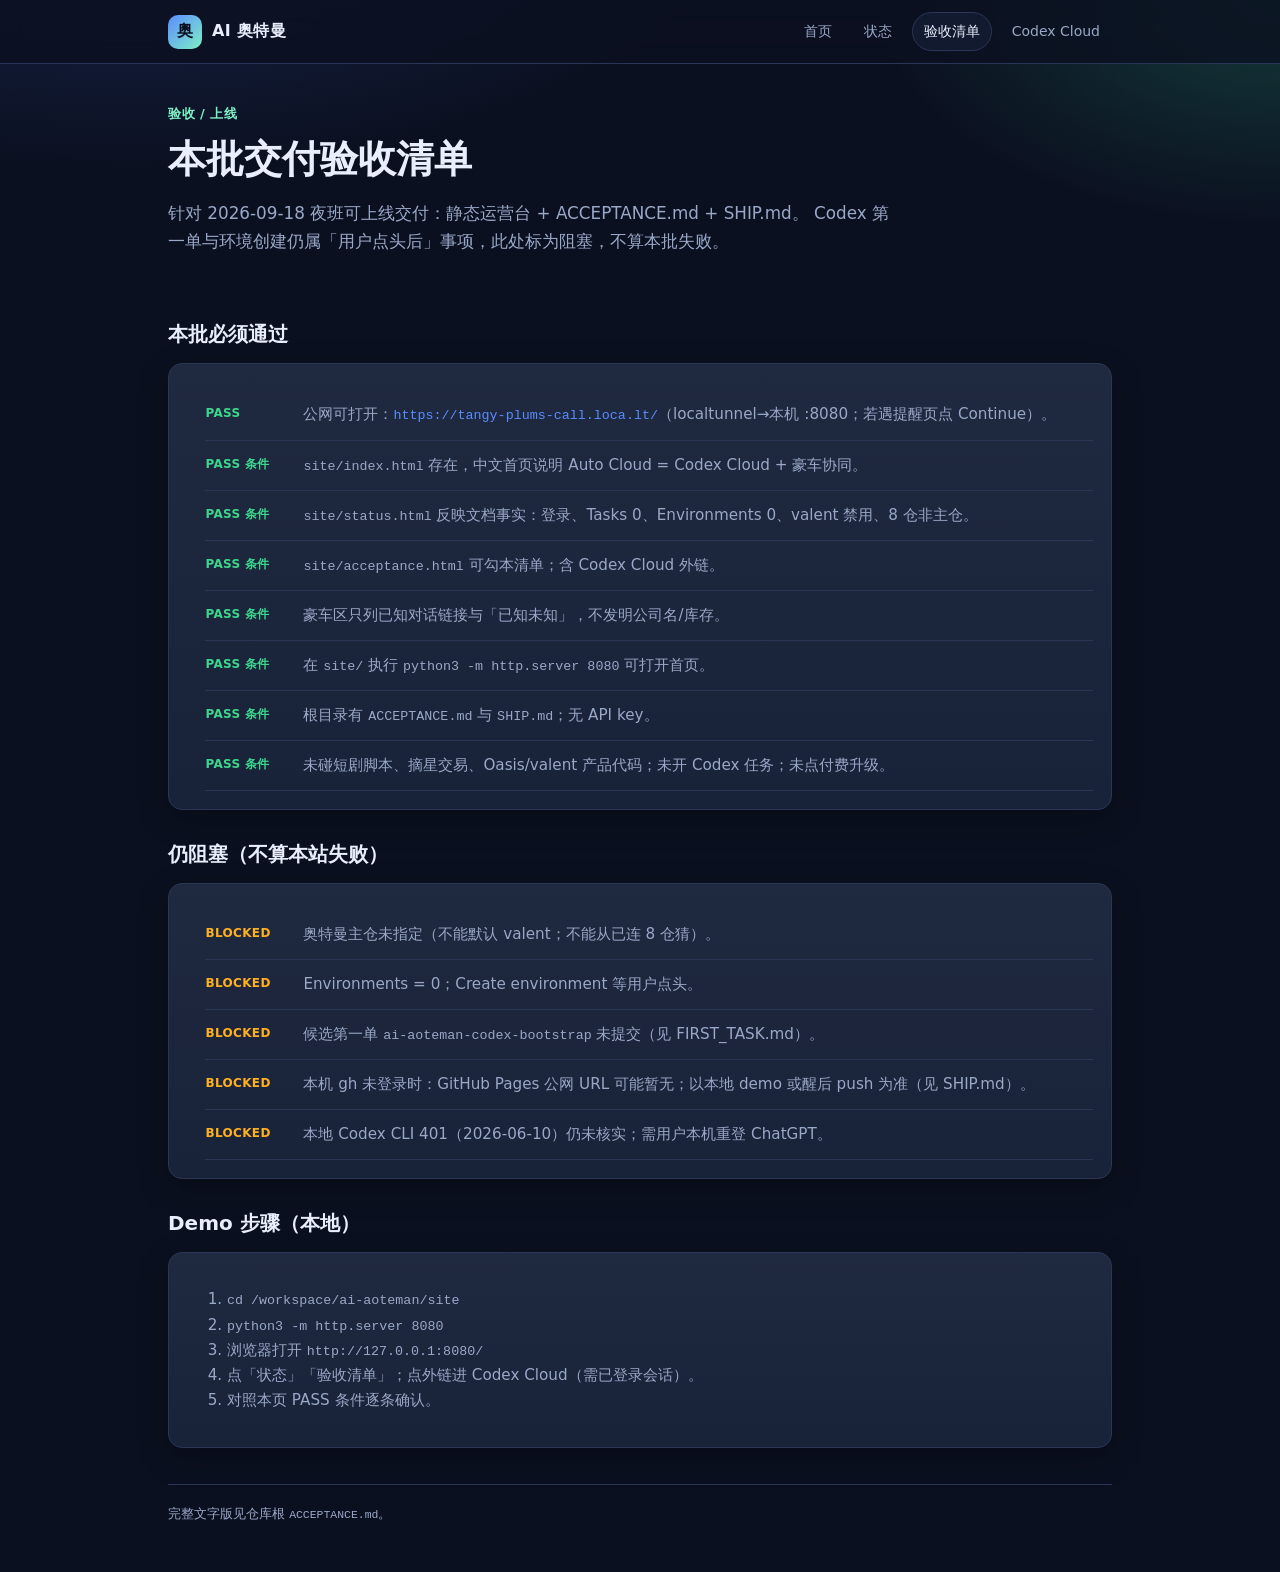
==== accept.html @ c7c7dabc "ship ai-aoteman ops console to Pages" ====
<!DOCTYPE html>
<html lang="zh-CN">
<head>
  <meta charset="utf-8" />
  <meta name="viewport" content="width=device-width, initial-scale=1" />
  <title>验收清单 · AI 奥特曼</title>
  <link rel="stylesheet" href="styles.css" />
</head>
<body>
  <header class="top">
    <nav class="nav">
      <a class="brand" href="index.html"><span class="logo">奥</span>AI 奥特曼</a>
      <div class="navlinks">
        <a href="index.html">首页</a>
        <a href="status.html">状态</a>
        <a class="active" href="acceptance.html">验收清单</a>
        <a href="https://chatgpt.com/codex/cloud" rel="noopener" target="_blank">Codex Cloud</a>
      </div>
    </nav>
  </header>

  <main class="wrap">
    <section class="hero">
      <div class="eyebrow">验收 / 上线</div>
      <h1>本批交付验收清单</h1>
      <p class="lead">
        针对 2026-09-18 夜班可上线交付：静态运营台 + ACCEPTANCE.md + SHIP.md。
        Codex 第一单与环境创建仍属「用户点头后」事项，此处标为阻塞，不算本批失败。
      </p>
    </section>

    <section class="section">
      <h2>本批必须通过</h2>
      <div class="card">
        <ul class="check">
          <li>
            <span class="mark" style="color:var(--pass)">PASS</span>
            <span>公网可打开：<a href="https://tangy-plums-call.loca.lt/" rel="noopener" target="_blank"><span class="mono">https://tangy-plums-call.loca.lt/</span></a>（localtunnel→本机 :8080；若遇提醒页点 Continue）。</span>
          </li>
          <li>
            <span class="mark" style="color:var(--pass)">PASS 条件</span>
            <span><span class="mono">site/index.html</span> 存在，中文首页说明 Auto Cloud = Codex Cloud + 豪车协同。</span>
          </li>
          <li>
            <span class="mark" style="color:var(--pass)">PASS 条件</span>
            <span><span class="mono">site/status.html</span> 反映文档事实：登录、Tasks 0、Environments 0、valent 禁用、8 仓非主仓。</span>
          </li>
          <li>
            <span class="mark" style="color:var(--pass)">PASS 条件</span>
            <span><span class="mono">site/acceptance.html</span> 可勾本清单；含 Codex Cloud 外链。</span>
          </li>
          <li>
            <span class="mark" style="color:var(--pass)">PASS 条件</span>
            <span>豪车区只列已知对话链接与「已知未知」，不发明公司名/库存。</span>
          </li>
          <li>
            <span class="mark" style="color:var(--pass)">PASS 条件</span>
            <span>在 <span class="mono">site/</span> 执行 <span class="mono">python3 -m http.server 8080</span> 可打开首页。</span>
          </li>
          <li>
            <span class="mark" style="color:var(--pass)">PASS 条件</span>
            <span>根目录有 <span class="mono">ACCEPTANCE.md</span> 与 <span class="mono">SHIP.md</span>；无 API key。</span>
          </li>
          <li>
            <span class="mark" style="color:var(--pass)">PASS 条件</span>
            <span>未碰短剧脚本、摘星交易、Oasis/valent 产品代码；未开 Codex 任务；未点付费升级。</span>
          </li>
        </ul>
      </div>
    </section>

    <section class="section">
      <h2>仍阻塞（不算本站失败）</h2>
      <div class="card">
        <ul class="check">
          <li>
            <span class="mark" style="color:var(--warn)">BLOCKED</span>
            <span>奥特曼主仓未指定（不能默认 valent；不能从已连 8 仓猜）。</span>
          </li>
          <li>
            <span class="mark" style="color:var(--warn)">BLOCKED</span>
            <span>Environments = 0；Create environment 等用户点头。</span>
          </li>
          <li>
            <span class="mark" style="color:var(--warn)">BLOCKED</span>
            <span>候选第一单 <span class="mono">ai-aoteman-codex-bootstrap</span> 未提交（见 FIRST_TASK.md）。</span>
          </li>
          <li>
            <span class="mark" style="color:var(--warn)">BLOCKED</span>
            <span>本机 gh 未登录时：GitHub Pages 公网 URL 可能暂无；以本地 demo 或醒后 push 为准（见 SHIP.md）。</span>
          </li>
          <li>
            <span class="mark" style="color:var(--warn)">BLOCKED</span>
            <span>本地 Codex CLI 401（2026-06-10）仍未核实；需用户本机重登 ChatGPT。</span>
          </li>
        </ul>
      </div>
    </section>

    <section class="section">
      <h2>Demo 步骤（本地）</h2>
      <div class="card">
        <ol>
          <li><span class="mono">cd /workspace/ai-aoteman/site</span></li>
          <li><span class="mono">python3 -m http.server 8080</span></li>
          <li>浏览器打开 <span class="mono">http://127.0.0.1:8080/</span></li>
          <li>点「状态」「验收清单」；点外链进 Codex Cloud（需已登录会话）。</li>
          <li>对照本页 PASS 条件逐条确认。</li>
        </ol>
      </div>
    </section>

    <footer class="footer">
      完整文字版见仓库根 <span class="mono">ACCEPTANCE.md</span>。
    </footer>
  </main>
</body>
</html>
---- styles.css ----
:root {
  --bg: #0b1020;
  --bg2: #121a2f;
  --card: #182239;
  --line: #2a3655;
  --text: #e8eefc;
  --muted: #9aa8c7;
  --accent: #5b8cff;
  --accent2: #7ef0c5;
  --warn: #ffb020;
  --fail: #ff6b7a;
  --pass: #3dd68c;
  --radius: 14px;
  --shadow: 0 10px 30px rgba(0,0,0,.28);
  --max: 980px;
  font-family: "PingFang SC", "Noto Sans SC", "Segoe UI", system-ui, sans-serif;
}
* { box-sizing: border-box; }
html { scroll-behavior: smooth; }
body {
  margin: 0;
  background: radial-gradient(1200px 600px at 10% -10%, #1a2a55 0%, transparent 55%),
              radial-gradient(900px 500px at 100% 0%, #143a3a 0%, transparent 45%),
              var(--bg);
  color: var(--text);
  line-height: 1.65;
  min-height: 100vh;
}
a { color: var(--accent); text-decoration: none; }
a:hover { text-decoration: underline; }
.wrap { max-width: var(--max); margin: 0 auto; padding: 0 18px 48px; }
.top {
  position: sticky; top: 0; z-index: 20;
  backdrop-filter: blur(12px);
  background: rgba(11,16,32,.82);
  border-bottom: 1px solid var(--line);
}
.nav {
  max-width: var(--max); margin: 0 auto;
  display: flex; align-items: center; gap: 14px;
  padding: 12px 18px; flex-wrap: wrap;
}
.brand {
  display: flex; align-items: center; gap: 10px;
  font-weight: 700; letter-spacing: .02em; color: var(--text);
  text-decoration: none;
}
.logo {
  width: 34px; height: 34px; border-radius: 10px;
  background: linear-gradient(135deg, #5b8cff, #7ef0c5);
  display: grid; place-items: center; color: #0b1020; font-weight: 800;
}
.navlinks { display: flex; gap: 8px; flex-wrap: wrap; margin-left: auto; }
.navlinks a {
  color: var(--muted); padding: 7px 11px; border-radius: 999px;
  border: 1px solid transparent; text-decoration: none; font-size: 14px;
}
.navlinks a:hover, .navlinks a.active {
  color: var(--text); border-color: var(--line); background: var(--bg2);
}
.hero {
  padding: 36px 0 18px;
}
.eyebrow {
  display: inline-flex; gap: 8px; align-items: center;
  color: var(--accent2); font-size: 13px; font-weight: 600;
  letter-spacing: .04em; text-transform: uppercase;
}
h1 { font-size: clamp(1.7rem, 4vw, 2.35rem); line-height: 1.25; margin: 10px 0 12px; }
.lead { color: var(--muted); font-size: 1.05rem; max-width: 46rem; }
.grid {
  display: grid; gap: 14px;
  grid-template-columns: repeat(auto-fit, minmax(240px, 1fr));
  margin-top: 22px;
}
.card {
  background: linear-gradient(180deg, rgba(255,255,255,.03), transparent), var(--card);
  border: 1px solid var(--line); border-radius: var(--radius);
  padding: 18px; box-shadow: var(--shadow);
}
.card h2, .card h3 { margin: 0 0 8px; font-size: 1.05rem; }
.card p, .card li { color: var(--muted); font-size: .95rem; }
.card ul { margin: 8px 0 0; padding-left: 1.15rem; }
.badge {
  display: inline-block; font-size: 12px; font-weight: 700;
  padding: 3px 9px; border-radius: 999px; border: 1px solid var(--line);
  color: var(--muted); margin-bottom: 8px;
}
.badge.ok { color: var(--pass); border-color: rgba(61,214,140,.35); background: rgba(61,214,140,.08); }
.badge.warn { color: var(--warn); border-color: rgba(255,176,32,.35); background: rgba(255,176,32,.08); }
.badge.fail { color: var(--fail); border-color: rgba(255,107,122,.35); background: rgba(255,107,122,.08); }
.badge.neutral { color: var(--accent); border-color: rgba(91,140,255,.35); background: rgba(91,140,255,.08); }
.actions { display: flex; flex-wrap: wrap; gap: 10px; margin-top: 18px; }
.btn {
  display: inline-flex; align-items: center; gap: 8px;
  padding: 10px 14px; border-radius: 10px; font-weight: 650; font-size: 14px;
  border: 1px solid var(--line); color: var(--text); background: var(--bg2);
  text-decoration: none;
}
.btn:hover { text-decoration: none; border-color: var(--accent); }
.btn.primary {
  background: linear-gradient(135deg, #4d7fff, #3ac9a0);
  color: #071018; border: none;
}
table {
  width: 100%; border-collapse: collapse; font-size: .92rem;
}
th, td {
  text-align: left; padding: 10px 8px; border-bottom: 1px solid var(--line);
  vertical-align: top;
}
th { color: var(--muted); font-weight: 600; font-size: 12px; letter-spacing: .03em; }
.check {
  list-style: none; padding: 0; margin: 0;
}
.check li {
  display: grid; grid-template-columns: 88px 1fr; gap: 10px;
  padding: 12px 0; border-bottom: 1px solid var(--line); color: var(--muted);
}
.check .mark {
  font-weight: 700; font-size: 12px; letter-spacing: .03em;
  padding-top: 2px;
}
.footer {
  margin-top: 36px; padding-top: 18px; border-top: 1px solid var(--line);
  color: var(--muted); font-size: 13px;
}
.mono { font-family: ui-monospace, SFMono-Regular, Menlo, Consolas, monospace; font-size: .88em; }
.note {
  border-left: 3px solid var(--warn);
  padding: 10px 12px; background: rgba(255,176,32,.06);
  border-radius: 0 10px 10px 0; color: var(--muted); margin: 14px 0;
}
.section { margin-top: 28px; }
.section > h2 { margin: 0 0 12px; font-size: 1.25rem; }
@media (max-width: 640px) {
  .check li { grid-template-columns: 1fr; gap: 4px; }
  .navlinks { margin-left: 0; width: 100%; }
}
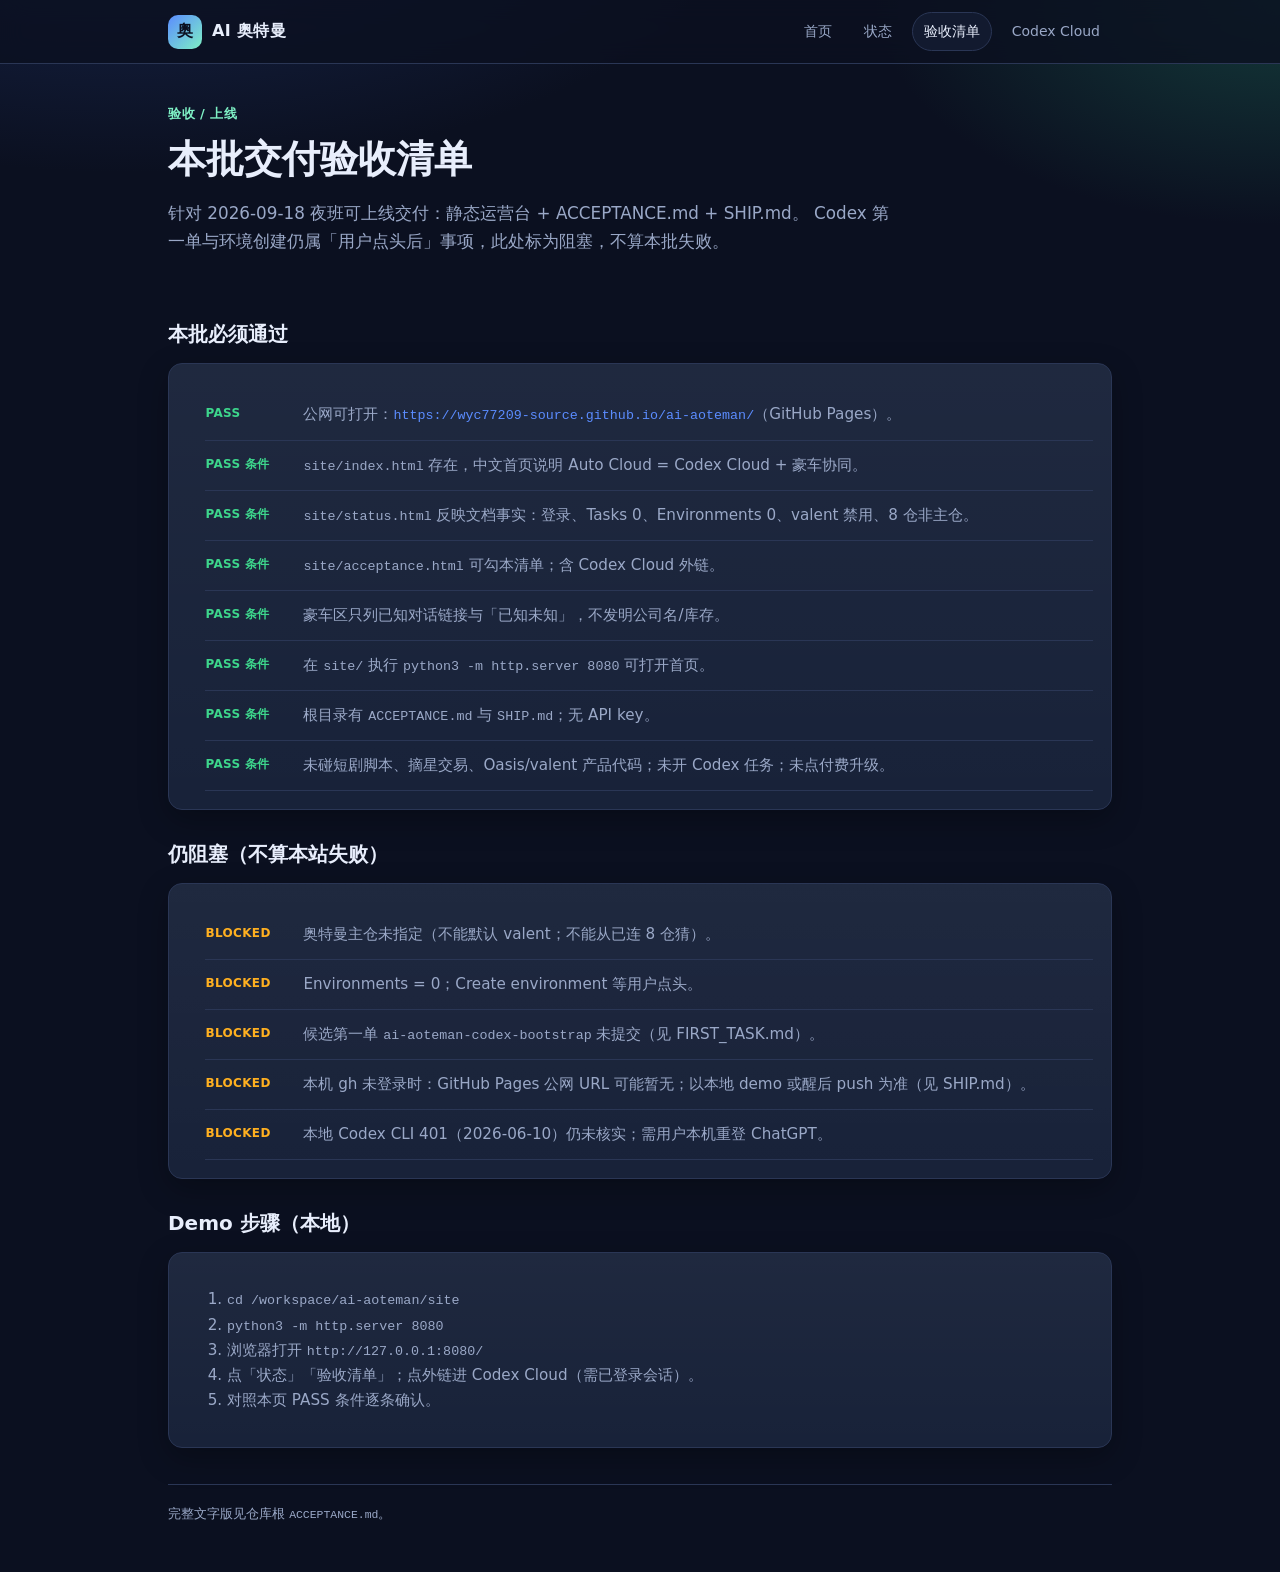
==== commit b411f727: "fix: replace dead localtunnel URL with live GitHub Pages URL The primary CTAs (公网演示 / 公网运营台), the ac" ====
--- a/accept.html
+++ b/accept.html
@@ -35,7 +35,7 @@
         <ul class="check">
           <li>
             <span class="mark" style="color:var(--pass)">PASS</span>
-            <span>公网可打开：<a href="https://tangy-plums-call.loca.lt/" rel="noopener" target="_blank"><span class="mono">https://tangy-plums-call.loca.lt/</span></a>（localtunnel→本机 :8080；若遇提醒页点 Continue）。</span>
+            <span>公网可打开：<a href="https://wyc77209-source.github.io/ai-aoteman/" rel="noopener" target="_blank"><span class="mono">https://wyc77209-source.github.io/ai-aoteman/</span></a>（GitHub Pages）。</span>
           </li>
           <li>
             <span class="mark" style="color:var(--pass)">PASS 条件</span>
